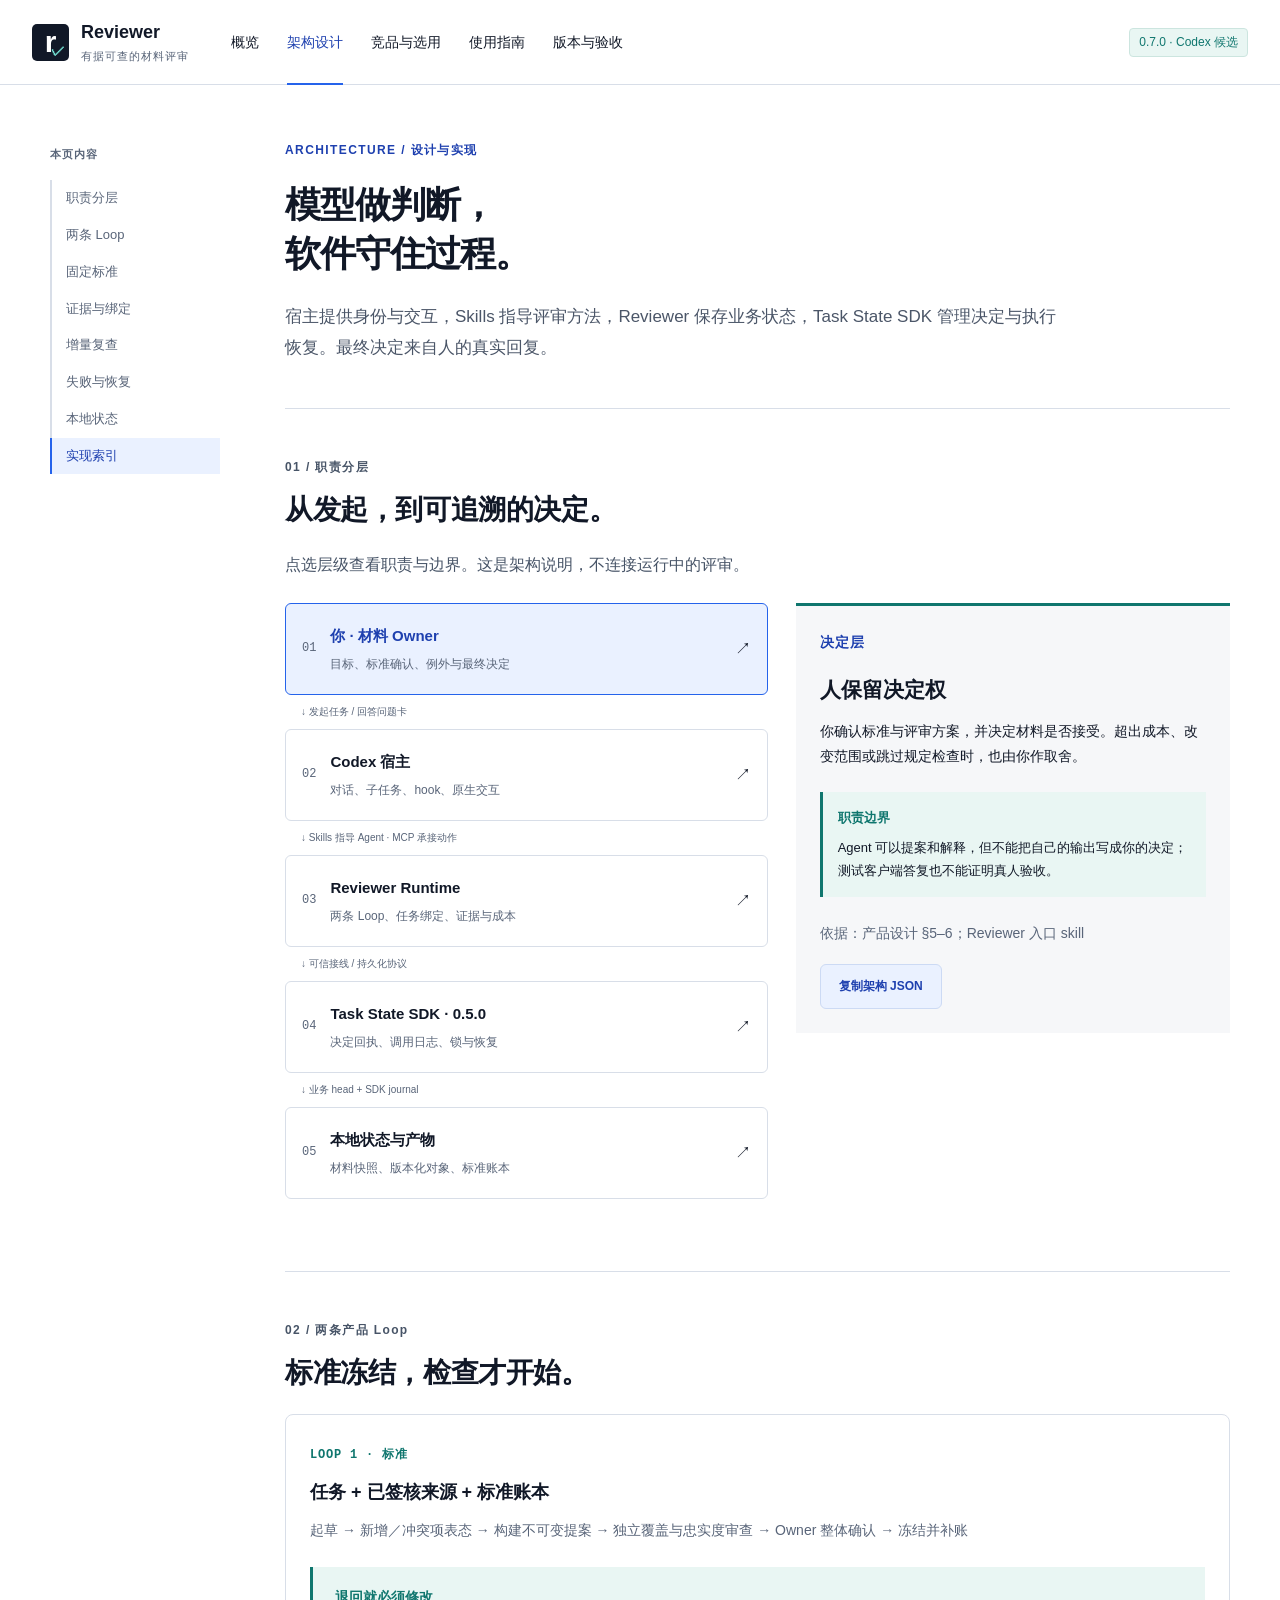
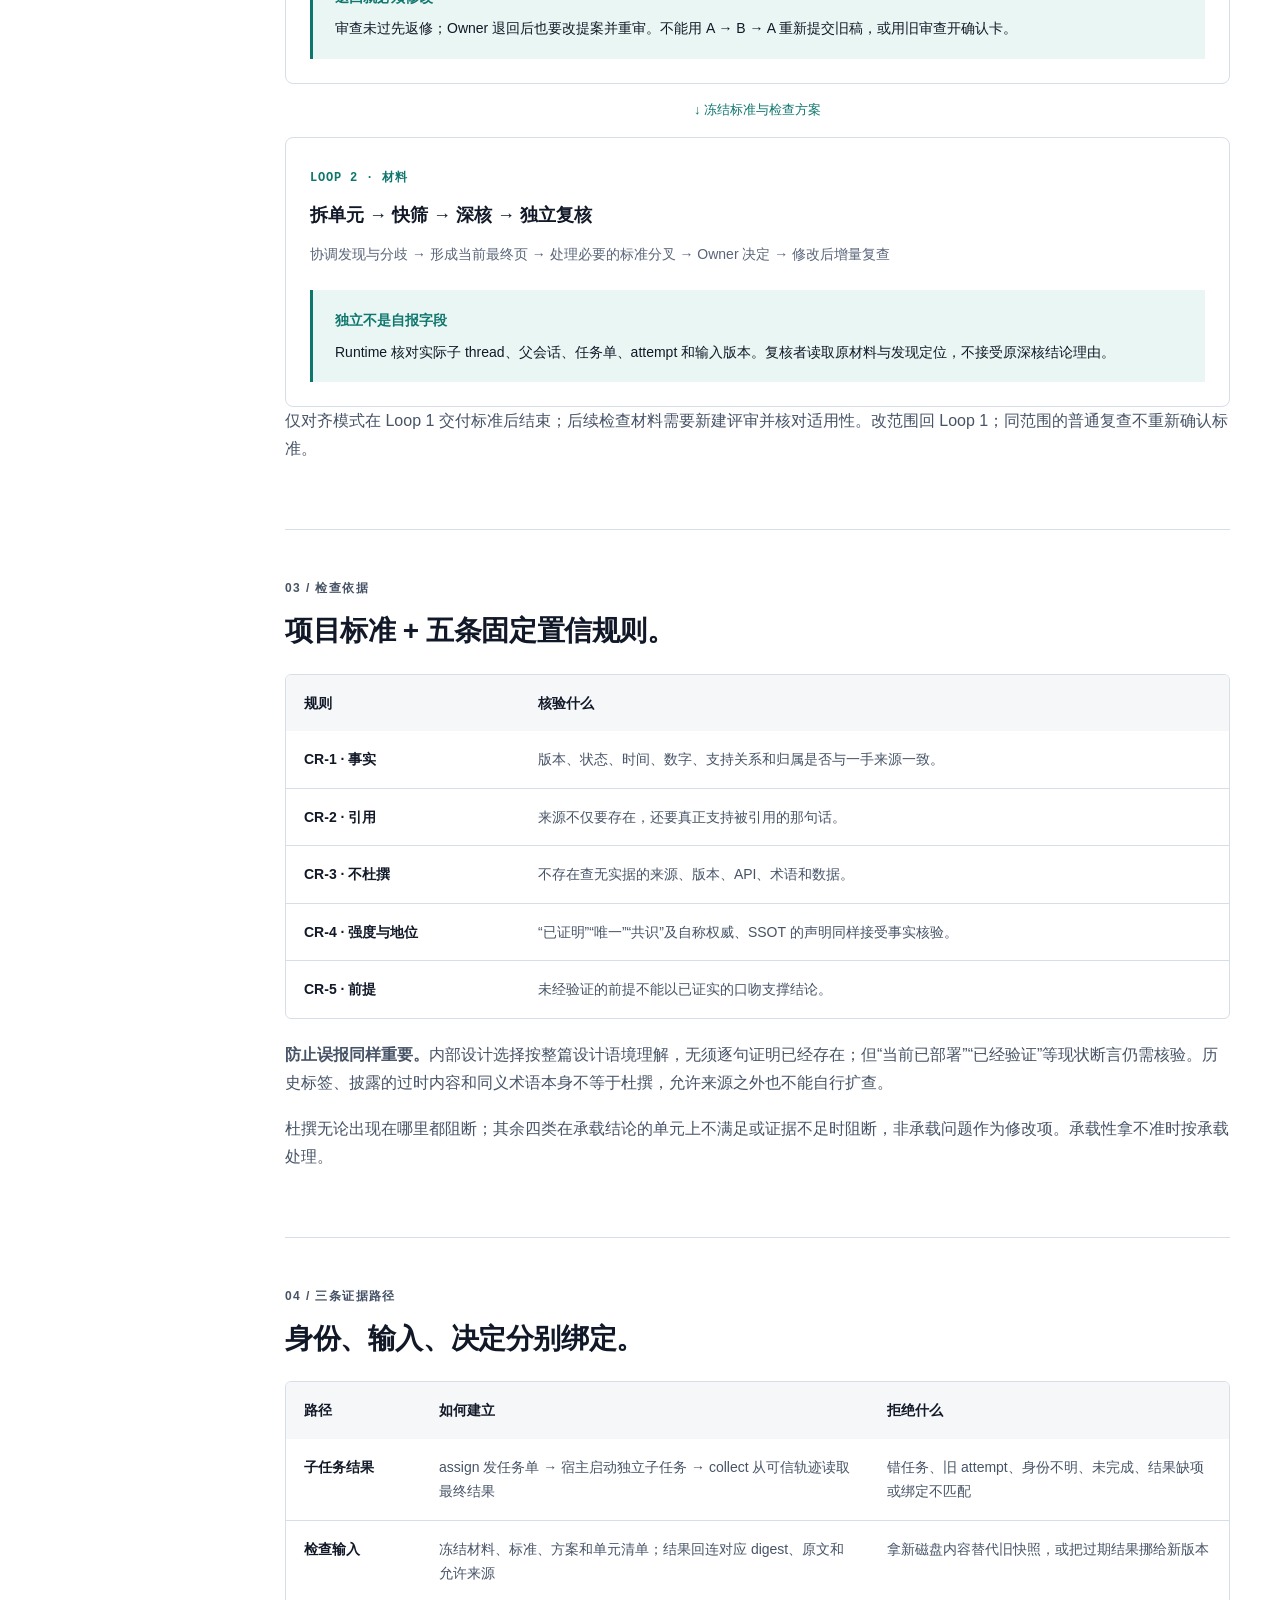
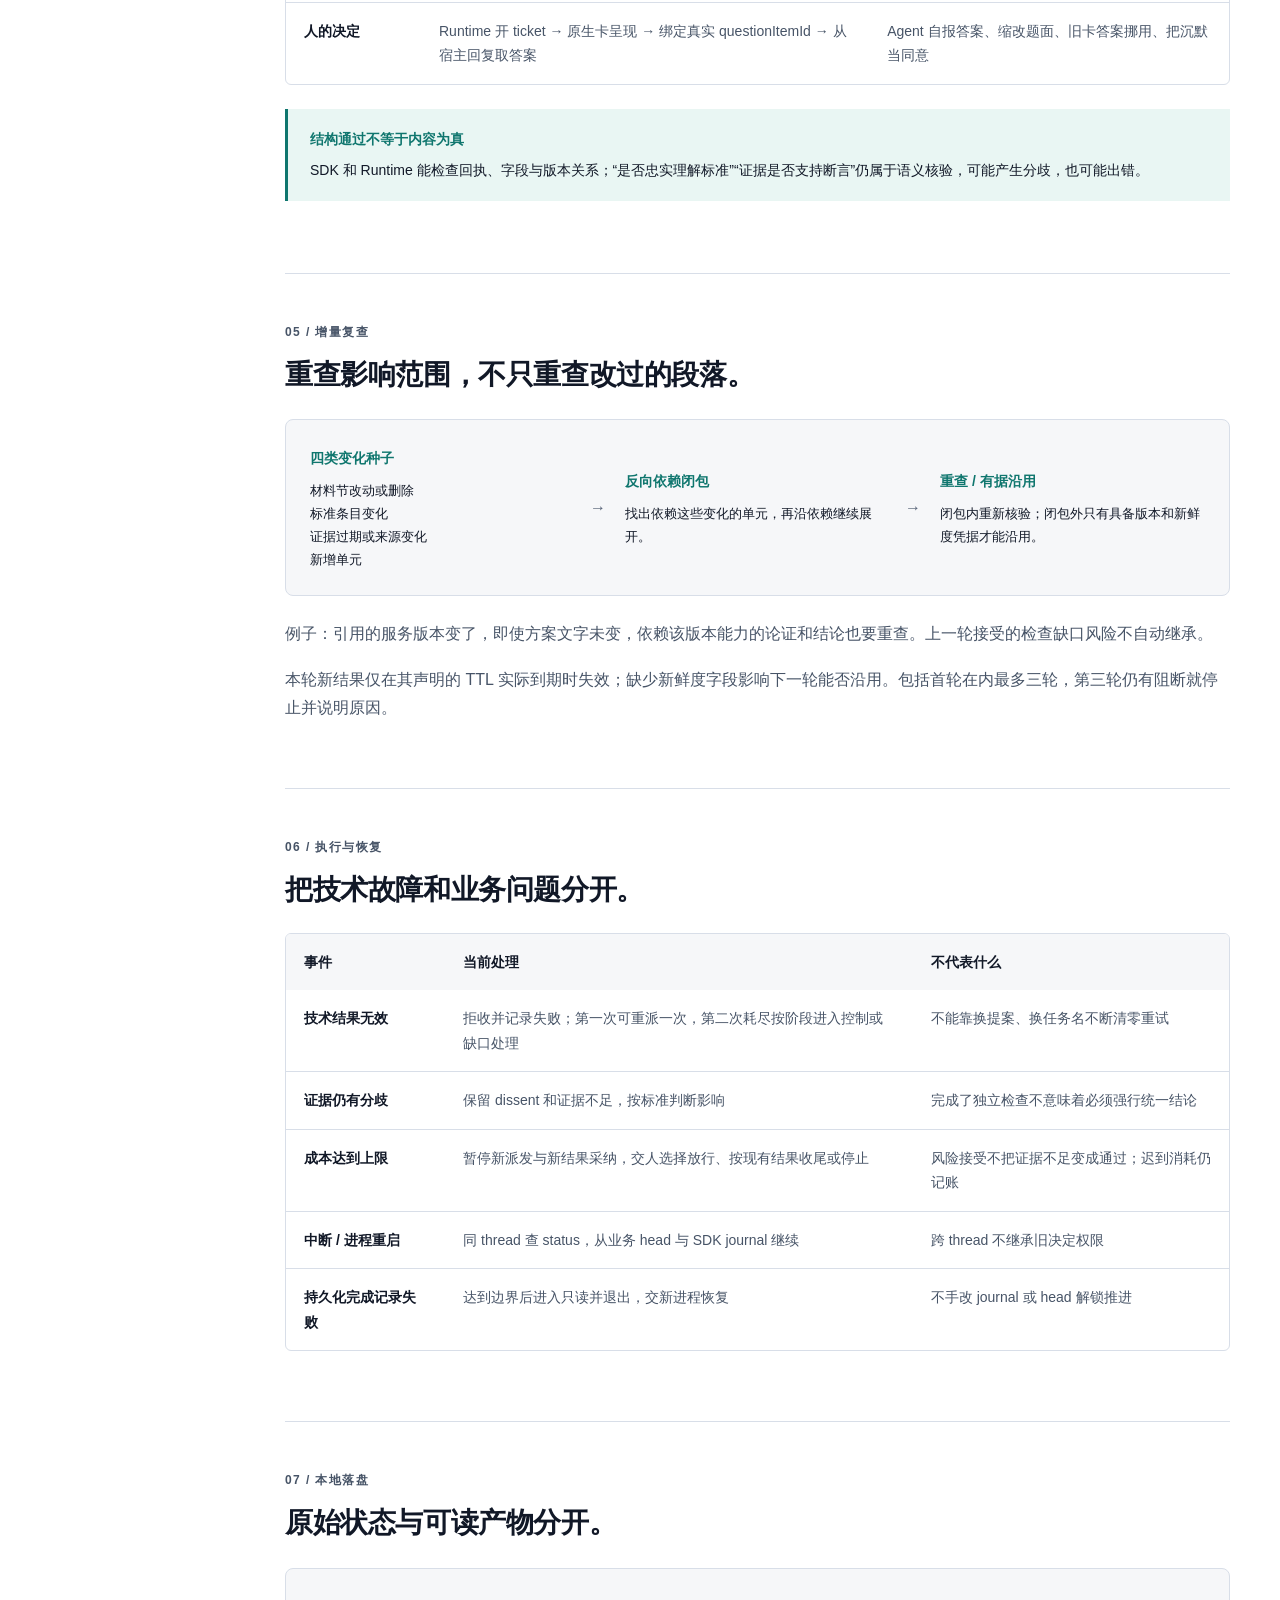
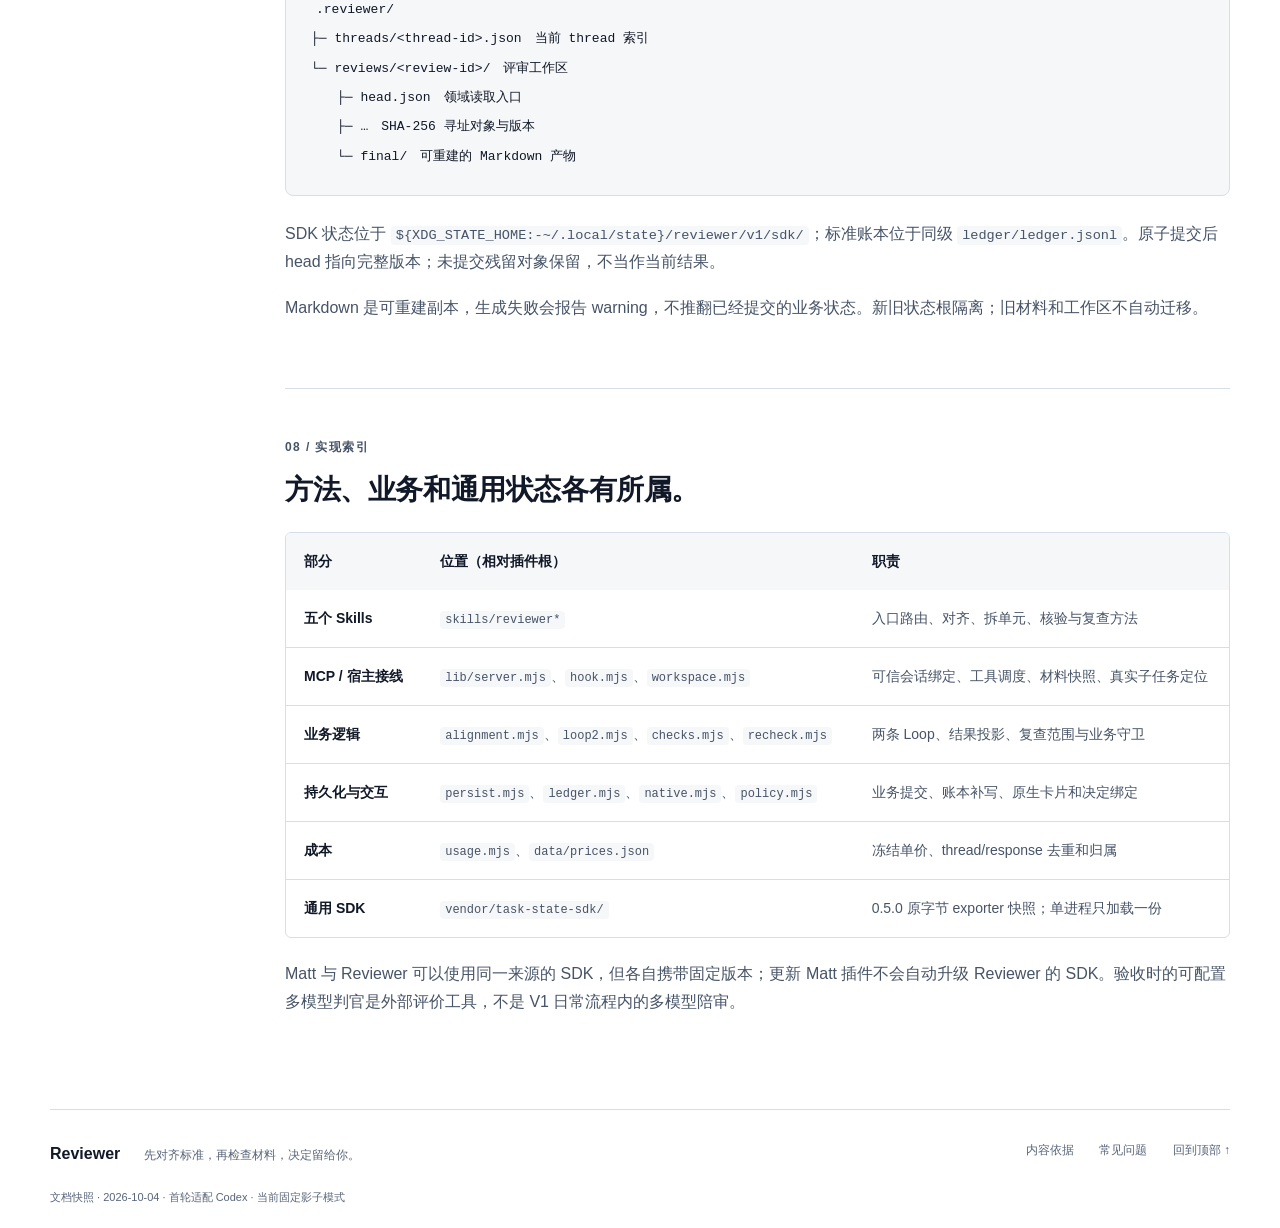
==== public/architecture.html @ 0b546e29 "Publish Reviewer product guide for GitHub Pages" ====
<!doctype html>
<html lang="zh-CN">
<head>
<meta charset="utf-8">
<meta name="viewport" content="width=device-width, initial-scale=1">
<meta name="description" content="Reviewer 的两条 Loop、Host/Skills/Runtime/SDK 分层、可信绑定、增量复查和恢复边界。">
<meta name="theme-color" content="#ffffff">
<title>架构设计 · Reviewer</title>
<link rel="icon" href="favicon.svg" type="image/svg+xml">
<link rel="stylesheet" href="styles.css">
<script src="site.js" defer>
</script>
</head>
<body>
<a class="skip" href="#main">跳到主要内容</a>
<header class="header">
<div class="header-inner">
<a class="brand" href="index.html" aria-label="Reviewer 首页">
<span class="brand-mark" aria-hidden="true">r<span>✓</span>
</span>
<span>Reviewer<small>有据可查的材料评审</small>
</span>
</a>
<nav aria-label="主导航">
<a href="index.html">概览</a>
<a href="architecture.html" aria-current="page">架构设计</a>
<a href="comparison.html">竞品与选用</a>
<a href="guide.html">使用指南</a>
<a href="release.html">版本与验收</a>
</nav>
<a class="edition" href="release.html#current">0.7.0 · Codex 候选</a>
</div>
</header>
<main id="main">
<div class="doc-layout wrap">
<aside class="toc" aria-label="本页目录">
<p>本页内容</p>
<a href="#map">职责分层</a>
<a href="#loops">两条 Loop</a>
<a href="#criteria">固定标准</a>
<a href="#evidence">证据与绑定</a>
<a href="#recheck">增量复查</a>
<a href="#recovery">失败与恢复</a>
<a href="#storage">本地状态</a>
<a href="#modules">实现索引</a>
</aside>
<div class="doc-body">
<div class="doc-hero">
<p class="eyebrow">ARCHITECTURE / 设计与实现</p>
<h1>模型做判断，<br>软件守住过程。</h1>
<p class="lead">宿主提供身份与交互，Skills 指导评审方法，Reviewer 保存业务状态，Task State SDK 管理决定与执行恢复。最终决定来自人的真实回复。</p>
</div>
<section id="map" class="doc-section">
<p class="eyebrow">01 / 职责分层</p>
<h2>从发起，到可追溯的决定。</h2>
<p>点选层级查看职责与边界。这是架构说明，不连接运行中的评审。</p>
<div class="architecture-map">
<div class="layer-stack" role="group" aria-label="架构层级">
<button type="button" class="layer active" data-layer="owner" aria-pressed="true">
<span class="layer-num">01</span>
<span>
<strong>你 · 材料 Owner</strong>
<small>目标、标准确认、例外与最终决定</small>
</span>
<span aria-hidden="true">↗</span>
</button>
<div class="connector">↓ 发起任务 / 回答问题卡</div>
<button type="button" class="layer" data-layer="host" aria-pressed="false">
<span class="layer-num">02</span>
<span>
<strong>Codex 宿主</strong>
<small>对话、子任务、hook、原生交互</small>
</span>
<span aria-hidden="true">↗</span>
</button>
<div class="connector">↓ Skills 指导 Agent · MCP 承接动作</div>
<button type="button" class="layer" data-layer="runtime" aria-pressed="false">
<span class="layer-num">03</span>
<span>
<strong>Reviewer Runtime</strong>
<small>两条 Loop、任务绑定、证据与成本</small>
</span>
<span aria-hidden="true">↗</span>
</button>
<div class="connector">↓ 可信接线 / 持久化协议</div>
<button type="button" class="layer" data-layer="sdk" aria-pressed="false">
<span class="layer-num">04</span>
<span>
<strong>Task State SDK · 0.5.0</strong>
<small>决定回执、调用日志、锁与恢复</small>
</span>
<span aria-hidden="true">↗</span>
</button>
<div class="connector">↓ 业务 head + SDK journal</div>
<button type="button" class="layer" data-layer="storage" aria-pressed="false">
<span class="layer-num">05</span>
<span>
<strong>本地状态与产物</strong>
<small>材料快照、版本化对象、标准账本</small>
</span>
<span aria-hidden="true">↗</span>
</button>
</div>
<div class="layer-detail" aria-live="polite">
<p class="eyebrow" id="layer-kicker">决定层</p>
<h3 id="layer-title">人保留决定权</h3>
<p id="layer-description">你确认标准与评审方案，并决定材料是否接受。超出成本、改变范围或跳过规定检查时，也由你作取舍。</p>
<div class="callout">
<strong>职责边界</strong>
<p id="layer-boundary">Agent 可以提案和解释，但不能把自己的输出写成你的决定；测试客户端答复也不能证明真人验收。</p>
</div>
<p class="fine" id="layer-source">依据：产品设计 §5–6；Reviewer 入口 skill</p>
<button class="button secondary" id="copy-architecture">复制架构 JSON</button>
</div>
</div>
<noscript>
<p>完整职责：Owner 作决定；Codex 提供交互与身份；Reviewer 执行业务守卫；SDK 记录回执与恢复；本地存储保留快照与产物。启用 JavaScript 可查看逐层说明。</p>
</noscript>
</section>
<section id="loops" class="doc-section">
<p class="eyebrow">02 / 两条产品 Loop</p>
<h2>标准冻结，检查才开始。</h2>
<div class="flow">
<article>
<span class="loop-label">LOOP 1 · 标准</span>
<h3>任务 + 已签核来源 + 标准账本</h3>
<p>起草 → 新增／冲突项表态 → 构建不可变提案 → 独立覆盖与忠实度审查 → Owner 整体确认 → 冻结并补账</p>
<div class="callout">
<strong>退回就必须修改</strong>
<p>审查未过先返修；Owner 退回后也要改提案并重审。不能用 A → B → A 重新提交旧稿，或用旧审查开确认卡。</p>
</div>
</article>
<div class="flow-arrow">↓ 冻结标准与检查方案</div>
<article>
<span class="loop-label">LOOP 2 · 材料</span>
<h3>拆单元 → 快筛 → 深核 → 独立复核</h3>
<p>协调发现与分歧 → 形成当前最终页 → 处理必要的标准分叉 → Owner 决定 → 修改后增量复查</p>
<div class="callout">
<strong>独立不是自报字段</strong>
<p>Runtime 核对实际子 thread、父会话、任务单、attempt 和输入版本。复核者读取原材料与发现定位，不接受原深核结论理由。</p>
</div>
</article>
</div>
<p>仅对齐模式在 Loop 1 交付标准后结束；后续检查材料需要新建评审并核对适用性。改范围回 Loop 1；同范围的普通复查不重新确认标准。</p>
</section>
<section id="criteria" class="doc-section">
<p class="eyebrow">03 / 检查依据</p>
<h2>项目标准 + 五条固定置信规则。</h2>
<div class="table-scroll" role="region" tabindex="0" aria-label="五条固定置信规则">
<table>
<thead>
<tr>
<th scope="col">规则</th>
<th scope="col">核验什么</th>
</tr>
</thead>
<tbody>
<tr>
<th scope="row">CR-1 · 事实</th>
<td>版本、状态、时间、数字、支持关系和归属是否与一手来源一致。</td>
</tr>
<tr>
<th scope="row">CR-2 · 引用</th>
<td>来源不仅要存在，还要真正支持被引用的那句话。</td>
</tr>
<tr>
<th scope="row">CR-3 · 不杜撰</th>
<td>不存在查无实据的来源、版本、API、术语和数据。</td>
</tr>
<tr>
<th scope="row">CR-4 · 强度与地位</th>
<td>“已证明”“唯一”“共识”及自称权威、SSOT 的声明同样接受事实核验。</td>
</tr>
<tr>
<th scope="row">CR-5 · 前提</th>
<td>未经验证的前提不能以已证实的口吻支撑结论。</td>
</tr>
</tbody>
</table>
</div>
<p>
<strong>防止误报同样重要。</strong>内部设计选择按整篇设计语境理解，无须逐句证明已经存在；但“当前已部署”“已经验证”等现状断言仍需核验。历史标签、披露的过时内容和同义术语本身不等于杜撰，允许来源之外也不能自行扩查。</p>
<p>杜撰无论出现在哪里都阻断；其余四类在承载结论的单元上不满足或证据不足时阻断，非承载问题作为修改项。承载性拿不准时按承载处理。</p>
</section>
<section id="evidence" class="doc-section">
<p class="eyebrow">04 / 三条证据路径</p>
<h2>身份、输入、决定分别绑定。</h2>
<div class="table-scroll" role="region" tabindex="0" aria-label="三类绑定路径">
<table>
<thead>
<tr>
<th scope="col">路径</th>
<th scope="col">如何建立</th>
<th scope="col">拒绝什么</th>
</tr>
</thead>
<tbody>
<tr>
<th scope="row">子任务结果</th>
<td>assign 发任务单 → 宿主启动独立子任务 → collect 从可信轨迹读取最终结果</td>
<td>错任务、旧 attempt、身份不明、未完成、结果缺项或绑定不匹配</td>
</tr>
<tr>
<th scope="row">检查输入</th>
<td>冻结材料、标准、方案和单元清单；结果回连对应 digest、原文和允许来源</td>
<td>拿新磁盘内容替代旧快照，或把过期结果挪给新版本</td>
</tr>
<tr>
<th scope="row">人的决定</th>
<td>Runtime 开 ticket → 原生卡呈现 → 绑定真实 questionItemId → 从宿主回复取答案</td>
<td>Agent 自报答案、缩改题面、旧卡答案挪用、把沉默当同意</td>
</tr>
</tbody>
</table>
</div>
<div class="callout">
<strong>结构通过不等于内容为真</strong>
<p>SDK 和 Runtime 能检查回执、字段与版本关系；“是否忠实理解标准”“证据是否支持断言”仍属于语义核验，可能产生分歧，也可能出错。</p>
</div>
</section>
<section id="recheck" class="doc-section">
<p class="eyebrow">05 / 增量复查</p>
<h2>重查影响范围，不只重查改过的段落。</h2>
<div class="recheck-diagram">
<div>
<strong>四类变化种子</strong>
<p>材料节改动或删除<br>标准条目变化<br>证据过期或来源变化<br>新增单元</p>
</div>
<span aria-hidden="true">→</span>
<div>
<strong>反向依赖闭包</strong>
<p>找出依赖这些变化的单元，再沿依赖继续展开。</p>
</div>
<span aria-hidden="true">→</span>
<div>
<strong>重查 / 有据沿用</strong>
<p>闭包内重新核验；闭包外只有具备版本和新鲜度凭据才能沿用。</p>
</div>
</div>
<p>例子：引用的服务版本变了，即使方案文字未变，依赖该版本能力的论证和结论也要重查。上一轮接受的检查缺口风险不自动继承。</p>
<p>本轮新结果仅在其声明的 TTL 实际到期时失效；缺少新鲜度字段影响下一轮能否沿用。包括首轮在内最多三轮，第三轮仍有阻断就停止并说明原因。</p>
</section>
<section id="recovery" class="doc-section">
<p class="eyebrow">06 / 执行与恢复</p>
<h2>把技术故障和业务问题分开。</h2>
<div class="table-scroll" role="region" tabindex="0" aria-label="失败及恢复边界">
<table>
<thead>
<tr>
<th scope="col">事件</th>
<th scope="col">当前处理</th>
<th scope="col">不代表什么</th>
</tr>
</thead>
<tbody>
<tr>
<th scope="row">技术结果无效</th>
<td>拒收并记录失败；第一次可重派一次，第二次耗尽按阶段进入控制或缺口处理</td>
<td>不能靠换提案、换任务名不断清零重试</td>
</tr>
<tr>
<th scope="row">证据仍有分歧</th>
<td>保留 dissent 和证据不足，按标准判断影响</td>
<td>完成了独立检查不意味着必须强行统一结论</td>
</tr>
<tr>
<th scope="row">成本达到上限</th>
<td>暂停新派发与新结果采纳，交人选择放行、按现有结果收尾或停止</td>
<td>风险接受不把证据不足变成通过；迟到消耗仍记账</td>
</tr>
<tr>
<th scope="row">中断 / 进程重启</th>
<td>同 thread 查 status，从业务 head 与 SDK journal 继续</td>
<td>跨 thread 不继承旧决定权限</td>
</tr>
<tr>
<th scope="row">持久化完成记录失败</th>
<td>达到边界后进入只读并退出，交新进程恢复</td>
<td>不手改 journal 或 head 解锁推进</td>
</tr>
</tbody>
</table>
</div>
</section>
<section id="storage" class="doc-section">
<p class="eyebrow">07 / 本地落盘</p>
<h2>原始状态与可读产物分开。</h2>
<div class="file-tree">
<code>.reviewer/<br>├─ threads/&lt;thread-id&gt;.json　当前 thread 索引<br>└─ reviews/&lt;review-id&gt;/　评审工作区<br>　　├─ head.json　领域读取入口<br>　　├─ …　SHA-256 寻址对象与版本<br>　　└─ final/　可重建的 Markdown 产物</code>
</div>
<p>SDK 状态位于 <code>${XDG_STATE_HOME:-~/.local/state}/reviewer/v1/sdk/</code>；标准账本位于同级 <code>ledger/ledger.jsonl</code>。原子提交后 head 指向完整版本；未提交残留对象保留，不当作当前结果。</p>
<p>Markdown 是可重建副本，生成失败会报告 warning，不推翻已经提交的业务状态。新旧状态根隔离；旧材料和工作区不自动迁移。</p>
</section>
<section id="modules" class="doc-section">
<p class="eyebrow">08 / 实现索引</p>
<h2>方法、业务和通用状态各有所属。</h2>
<div class="table-scroll" role="region" tabindex="0" aria-label="工程模块职责">
<table>
<thead>
<tr>
<th scope="col">部分</th>
<th scope="col">位置（相对插件根）</th>
<th scope="col">职责</th>
</tr>
</thead>
<tbody>
<tr>
<th scope="row">五个 Skills</th>
<td>
<code>skills/reviewer*</code>
</td>
<td>入口路由、对齐、拆单元、核验与复查方法</td>
</tr>
<tr>
<th scope="row">MCP / 宿主接线</th>
<td>
<code>lib/server.mjs</code>、<code>hook.mjs</code>、<code>workspace.mjs</code>
</td>
<td>可信会话绑定、工具调度、材料快照、真实子任务定位</td>
</tr>
<tr>
<th scope="row">业务逻辑</th>
<td>
<code>alignment.mjs</code>、<code>loop2.mjs</code>、<code>checks.mjs</code>、<code>recheck.mjs</code>
</td>
<td>两条 Loop、结果投影、复查范围与业务守卫</td>
</tr>
<tr>
<th scope="row">持久化与交互</th>
<td>
<code>persist.mjs</code>、<code>ledger.mjs</code>、<code>native.mjs</code>、<code>policy.mjs</code>
</td>
<td>业务提交、账本补写、原生卡片和决定绑定</td>
</tr>
<tr>
<th scope="row">成本</th>
<td>
<code>usage.mjs</code>、<code>data/prices.json</code>
</td>
<td>冻结单价、thread/response 去重和归属</td>
</tr>
<tr>
<th scope="row">通用 SDK</th>
<td>
<code>vendor/task-state-sdk/</code>
</td>
<td>0.5.0 原字节 exporter 快照；单进程只加载一份</td>
</tr>
</tbody>
</table>
</div>
<p>Matt 与 Reviewer 可以使用同一来源的 SDK，但各自携带固定版本；更新 Matt 插件不会自动升级 Reviewer 的 SDK。验收时的可配置多模型判官是外部评价工具，不是 V1 日常流程内的多模型陪审。</p>
</section>
</div>
</div>
</main>
<footer class="footer wrap">
<div>
<strong>Reviewer</strong>
<span>先对齐标准，再检查材料，决定留给你。</span>
</div>
<div>
<a href="release.html#sources">内容依据</a>
<a href="guide.html#faq">常见问题</a>
<a href="#main">回到顶部 ↑</a>
</div>
<p>文档快照 · 2026-10-04 · 首轮适配 Codex · 当前固定影子模式</p>
</footer>
<div id="notice" class="notice" role="status" aria-live="polite">
</div>
</body>
</html>
---- public/styles.css ----
:root {
  --canvas:#f6f7f9;
  --surface:#fff;
  --ink:#111827;
  --muted:#596579;
  --border:#d8dee8;
  --blue:#2563eb;
  --blue-dark:#1e40af;
  --blue-soft:#eaf1ff;
  --teal:#0f766e;
  --teal-soft:#e9f6f3;
  --warning:#975000;
  --radius:8px;
  --mono:ui-monospace,SFMono-Regular,Consolas,monospace
}
* {
  box-sizing:border-box
}
html {
  scroll-behavior:smooth;
  scroll-padding-top:120px
}
body {
  margin:0;
  color:var(--ink);
  background:var(--surface);
  font-family:Inter,-apple-system,BlinkMacSystemFont,"Segoe UI","PingFang SC","Microsoft YaHei",sans-serif;
  font-size:16px;
  line-height:1.75;
  -webkit-font-smoothing:antialiased
}
a {
  color:var(--blue-dark);
  text-decoration:none
}
a:hover {
  text-decoration:underline;
  text-underline-offset:5px
}
button {
  font:inherit;
  cursor:pointer
}
button,a {
  -webkit-tap-highlight-color:transparent
}
:focus-visible {
  outline:3px solid var(--blue);
  outline-offset:4px
}
button:disabled {
  cursor:default
}
h1,h2,h3,p {
  margin-top:0
}
h1 {
  font-size:40px;
  line-height:1.35;
  letter-spacing:-1px;
  font-weight:720;
  margin-bottom:24px
}
h2 {
  font-size:28px;
  line-height:1.45;
  letter-spacing:-.4px;
  margin-bottom:20px
}
h3 {
  font-size:18px;
  line-height:1.55;
  margin-bottom:12px
}
p {
  margin-bottom:18px
}
ul,ol {
  padding-left:24px
}
li {
  margin-bottom:9px
}
code {
  font-family:var(--mono);
  font-size:.85em;
  overflow-wrap:anywhere;
  background:var(--canvas);
  padding:2px 5px;
  border-radius:4px
}
pre {
  white-space:pre-wrap;
  overflow-wrap:anywhere;
  margin:0
}
pre code {
  font-size:inherit;
  padding:0;
  background:transparent;
  border-radius:0
}
.wrap {
  width:calc(100% - 64px);
  max-width:1180px;
  margin-inline:auto
}
.header {
  position:sticky;
  top:0;
  background:#fffffffa;
  z-index:20;
  border-bottom:1px solid var(--border)
}
.header-inner {
  max-width:1380px;
  margin:auto;
  padding:18px 32px;
  display:flex;
  align-items:center;
  gap:42px;
  min-height:84px
}
.brand {
  display:flex;
  align-items:center;
  gap:12px;
  color:var(--ink);
  font-size:18px;
  font-weight:700;
  white-space:nowrap;
  line-height:1.3
}
.brand:hover {
  text-decoration:none
}
.brand small {
  display:block;
  font-size:11px;
  font-weight:500;
  color:var(--muted);
  margin-top:4px;
  letter-spacing:1px
}
.brand-mark {
  width:37px;
  height:37px;
  display:flex;
  align-items:center;
  justify-content:center;
  background:var(--ink);
  color:#fff;
  border-radius:5px;
  font-size:30px;
  position:relative;
  line-height:1
}
.brand-mark span {
  font-size:14px;
  position:absolute;
  right:4px;
  bottom:4px;
  color:#72ded0
}
.header nav {
  display:flex;
  align-items:center;
  gap:28px;
  flex:1
}
.header nav a {
  font-size:14px;
  color:var(--ink);
  white-space:nowrap;
  position:relative;
  padding:8px 0
}
.header nav a[aria-current] {
  color:var(--blue-dark)
}
.header nav a[aria-current]:after {
  content:"";
  height:2px;
  background:var(--blue);
  position:absolute;
  bottom:-23px;
  left:0;
  right:0
}
.edition {
  color:var(--teal);
  background:var(--teal-soft);
  font-size:12px;
  border:1px solid #cce5df;
  padding:3px 9px;
  border-radius:4px;
  white-space:nowrap
}
.skip {
  position:fixed;
  left:16px;
  top:-100px;
  z-index:99;
  background:var(--ink);
  color:white;
  padding:10px
}
.skip:focus {
  top:8px
}
.hero {
  display:grid;
  grid-template-columns:1fr 1fr;
  gap:76px;
  align-items:center;
  padding:70px 0 68px
}
.eyebrow {
  font-size:12px;
  letter-spacing:1.4px;
  font-weight:650;
  color:var(--blue-dark);
  margin-bottom:20px
}
.rule {
  display:inline-block;
  width:22px;
  height:2px;
  background:var(--blue);
  vertical-align:middle;
  margin-right:10px
}
.lead {
  font-size:18px;
  line-height:1.8;
  color:#4b5668;
  max-width:780px
}
.actions {
  display:flex;
  align-items:center;
  flex-wrap:wrap;
  gap:24px;
  margin:28px 0 22px
}
.button {
  display:inline-flex;
  align-items:center;
  justify-content:center;
  gap:18px;
  padding:11px 18px;
  border-radius:6px;
  font-size:14px;
  font-weight:650;
  border:1px solid transparent;
  text-decoration:none!important;
  min-height:44px
}
.primary {
  color:#fff;
  background:var(--blue)
}
.primary:hover {
  background:var(--blue-dark)
}
.secondary {
  color:var(--blue-dark);
  background:var(--blue-soft);
  border-color:#ccdaf4
}
.secondary:hover {
  background:#dce7fe
}
.text-link {
  font-size:14px;
  font-weight:650
}
.fine {
  font-size:13px;
  color:var(--muted);
  line-height:1.8
}
.report-preview {
  border:1px solid var(--border);
  border-radius:var(--radius);
  overflow:hidden
}
.report-top,.report-bottom {
  background:var(--canvas);
  padding:16px 22px;
  font-size:12px;
  color:var(--muted)
}
.report-top {
  display:flex;
  justify-content:space-between;
  align-items:center;
  border-bottom:1px solid var(--border)
}
.mono {
  font-family:var(--mono);
  font-size:12px;
  letter-spacing:.5px;
  color:var(--blue-dark)
}
.tag {
  font-size:11px;
  color:var(--muted);
  background:#fff;
  border:1px solid var(--border);
  padding:0 7px;
  border-radius:3px
}
.report-body {
  padding:25px 28px
}
.report-label {
  font-size:12px;
  color:var(--teal);
  margin-bottom:10px;
  font-weight:650
}
.report-body h2 {
  font-size:25px;
  line-height:1.45;
  margin-bottom:18px
}
.quote {
  font-size:14px;
  border-left:3px solid var(--border);
  padding-left:12px;
  color:var(--muted)
}
.evidence-chain {
  font-size:13px;
  margin:18px 0
}
.evidence-chain div {
  display:grid;
  grid-template-columns:40px 1fr;
  gap:12px;
  margin-bottom:10px
}
.evidence-chain dt {
  color:var(--muted)
}
.evidence-chain dd {
  margin:0
}
.report-outcome {
  border-top:1px solid var(--border);
  padding-top:16px;
  display:flex;
  gap:12px;
  align-items:center;
  flex-wrap:wrap;
  font-size:12px
}
.badge {
  display:inline-block;
  font-size:12px;
  font-weight:650;
  border-radius:4px;
  padding:3px 8px
}
.warning {
  background:#fff1d8;
  color:var(--warning)
}
.good {
  background:var(--teal-soft);
  color:var(--teal)
}
.report-bottom {
  border-top:1px solid var(--border)
}
.principles {
  border-top:1px solid var(--border);
  border-bottom:1px solid var(--border);
  background:var(--canvas)
}
.principles .wrap {
  display:flex;
  justify-content:space-between;
  gap:16px;
  padding-block:21px;
  font-size:14px
}
.principles b {
  font-family:var(--mono);
  color:var(--teal);
  margin-right:13px;
  font-size:12px
}
.section {
  padding-block:64px
}
.section-head {
  display:flex;
  justify-content:space-between;
  gap:40px;
  align-items:flex-end;
  margin-bottom:30px
}
.section-head .eyebrow {
  margin-bottom:10px
}
.section-head h2 {
  margin-bottom:0
}
.section-head>p {
  max-width:420px;
  color:var(--muted);
  font-size:14px;
  margin:0
}
.section-head>a {
  font-size:14px;
  white-space:nowrap
}
.scenario-grid {
  display:grid;
  grid-template-columns:repeat(4,1fr);
  gap:22px
}
.scenario-grid a {
  border:1px solid var(--border);
  padding:24px 20px;
  border-radius:8px;
  color:var(--ink);
  text-decoration:none;
  transition:border-color .15s,background .15s
}
.scenario-grid a:hover {
  border-color:#8daade;
  background:#f8faff
}
.scenario-grid h3 {
  font-size:17px;
  margin:22px 0 12px
}
.scenario-grid p {
  font-size:14px;
  color:var(--muted)
}
.scenario-grid small {
  font-size:11px;
  display:block;
  border-top:1px solid var(--border);
  padding-top:15px;
  color:var(--muted)
}
.band {
  background:var(--canvas);
  border-block:1px solid #e7ebf1
}
.loops {
  display:grid;
  grid-template-columns:1fr 1fr;
  gap:50px
}
.loops article+article {
  border-left:1px solid var(--border);
  padding-left:50px
}
.loop-label {
  font-family:var(--mono);
  font-weight:600;
  color:var(--teal);
  font-size:12px;
  letter-spacing:.8px
}
.loops h3 {
  font-size:23px;
  margin:12px 0
}
.loops p {
  font-size:15px;
  color:var(--muted)
}
.loops ol {
  display:flex;
  gap:25px;
  padding-left:20px;
  font-size:13px
}
.loop-result {
  font-size:13px;
  color:var(--teal);
  padding-top:15px;
  border-top:1px solid var(--border);
  margin:16px 0
}
.deliverables {
  display:grid;
  grid-template-columns:repeat(3,1fr);
  gap:44px
}
.deliverables p {
  font-size:15px;
  color:var(--muted)
}
.index-no {
  font-family:var(--mono);
  font-size:13px;
  color:var(--teal);
  display:block;
  margin-bottom:14px
}
.table-scroll {
  overflow:auto;
  max-width:100%;
  margin:22px 0;
  border:1px solid var(--border);
  border-radius:6px
}
table {
  border-collapse:collapse;
  width:100%;
  font-size:14px;
  line-height:1.75;
  min-width:560px;
  text-align:left
}
thead {
  background:var(--canvas)
}
th,td {
  padding:16px 18px;
  border-bottom:1px solid var(--border);
  vertical-align:top
}
th {
  font-weight:600
}
tbody th {
  min-width:135px
}
tr:last-child td,tr:last-child th {
  border-bottom:0
}
td {
  color:#475467
}
td code {
  font-size:12px
}
.split {
  display:grid;
  grid-template-columns:1fr 1fr;
  gap:90px
}
.split p {
  color:var(--muted);
  font-size:15px
}
.check-list {
  list-style:none;
  padding:0;
  font-size:15px
}
.check-list li:before {
  content:"✓";
  color:var(--teal);
  margin-right:12px
}
.next-links {
  display:grid;
  grid-template-columns:1fr 1fr;
  gap:60px
}
.next-links a {
  color:var(--ink);
  text-decoration:none;
  padding:24px 0;
  border-top:2px solid var(--border)
}
.next-links a:hover {
  border-color:var(--blue)
}
.next-links h2 {
  font-size:24px
}
.next-links p:last-child {
  color:var(--muted);
  font-size:14px
}
.footer {
  border-top:1px solid var(--border);
  padding-block:30px;
  color:var(--muted);
  font-size:12px;
  display:flex;
  flex-wrap:wrap;
  justify-content:space-between;
  gap:20px
}
.footer strong {
  color:var(--ink);
  font-size:16px;
  margin-right:20px
}
.footer a {
  color:var(--muted);
  margin-left:22px
}
.footer>p {
  width:100%;
  font-size:11px;
  margin:0
}
.doc-layout {
  display:grid;
  grid-template-columns:170px minmax(0,1fr);
  gap:65px;
  padding-top:55px
}
.toc {
  position:sticky;
  top:126px;
  align-self:start;
  padding-top:5px;
  max-height:calc(100vh - 150px);
  overflow:auto
}
.toc>p {
  font-size:11px;
  font-weight:600;
  color:var(--muted);
  letter-spacing:1px;
  margin-bottom:16px
}
.toc a {
  display:block;
  padding:7px 14px;
  border-left:2px solid var(--border);
  font-size:13px;
  color:var(--muted)
}
.toc a:hover {
  color:var(--blue-dark)
}
.toc a.active {
  border-left-color:var(--blue);
  background:var(--blue-soft);
  color:var(--blue-dark)
}
.doc-body {
  min-width:0
}
.doc-hero {
  padding-bottom:45px;
  border-bottom:1px solid var(--border)
}
.doc-hero h1 {
  font-size:36px
}
.doc-hero .lead {
  font-size:17px;
  margin:0
}
.doc-section {
  padding:48px 0;
  border-bottom:1px solid var(--border);
  scroll-margin-top:0
}
.doc-section:last-child {
  border:0;
  padding-bottom:75px
}
.doc-section>.eyebrow {
  margin-bottom:12px
}
.doc-section>p {
  color:#475467
}
.doc-section>ul {
  color:#475467
}
.callout {
  background:var(--teal-soft);
  border-left:3px solid var(--teal);
  padding:18px 22px;
  margin:24px 0;
  font-size:14px
}
.callout strong {
  color:var(--teal)
}
.callout p {
  margin:7px 0 0
}
.architecture-map {
  display:grid;
  grid-template-columns:1fr .9fr;
  gap:28px;
  margin:24px 0
}
.layer {
  width:100%;
  border:1px solid var(--border);
  background:#fff;
  border-radius:6px;
  display:flex;
  gap:14px;
  align-items:center;
  padding:16px;
  text-align:left;
  color:var(--ink);
  min-height:92px
}
.layer>span:nth-child(2) {
  flex:1
}
.layer strong {
  display:block;
  font-size:15px;
  font-weight:650
}
.layer small {
  display:block;
  font-size:12px;
  color:var(--muted);
  margin-top:4px
}
.layer-num {
  font-family:var(--mono);
  color:var(--muted);
  font-size:12px
}
.layer.active {
  border:1px solid var(--blue);
  background:var(--blue-soft)
}
.layer.active strong {
  color:var(--blue-dark)
}
.layer:hover {
  border-color:var(--blue)
}
.connector {
  font-size:10px;
  line-height:1.6;
  color:var(--muted);
  padding:9px 16px
}
.layer-detail {
  background:var(--canvas);
  padding:24px;
  align-self:start;
  border-top:3px solid var(--teal);
  position:sticky;
  top:120px
}
.layer-detail h3 {
  font-size:21px
}
.layer-detail>p {
  font-size:14px
}
.layer-detail .callout {
  padding:15px;
  font-size:13px
}
.layer-detail .button {
  font-size:12px
}
.flow article {
  padding:24px;
  border:1px solid var(--border);
  border-radius:8px
}
.flow article h3 {
  margin:12px 0
}
.flow article>p {
  color:var(--muted);
  font-size:14px
}
.flow .callout {
  margin-bottom:0
}
.flow-arrow {
  text-align:center;
  padding:15px;
  font-size:13px;
  color:var(--teal)
}
.recheck-diagram {
  background:var(--canvas);
  border:1px solid var(--border);
  border-radius:8px;
  display:grid;
  grid-template-columns:1fr 20px 1fr 20px 1fr;
  align-items:center;
  gap:15px;
  padding:24px;
  margin:24px 0
}
.recheck-diagram strong {
  font-size:14px;
  color:var(--teal)
}
.recheck-diagram p {
  font-size:13px;
  margin:8px 0 0
}
.recheck-diagram>span {
  color:var(--muted)
}
.file-tree {
  padding:25px;
  background:var(--canvas);
  border:1px solid var(--border);
  border-radius:8px;
  margin:24px 0;
  overflow:auto
}
.file-tree code {
  font-size:13px;
  line-height:2.1;
  white-space:nowrap
}
.copy-block {
  position:relative;
  border:1px solid var(--border);
  background:var(--canvas);
  border-radius:8px;
  padding:48px 22px 22px;
  margin:23px 0
}
.copy-block pre {
  font-size:14px;
  line-height:1.9;
  color:#253850
}
.copy {
  position:absolute;
  right:12px;
  top:10px;
  border:1px solid var(--border);
  background:#fff;
  border-radius:4px;
  font-size:12px;
  padding:5px 12px;
  color:var(--muted);
  min-height:32px
}
.copy:hover {
  border-color:var(--blue);
  color:var(--blue-dark)
}
.steps {
  list-style:none;
  counter-reset:step;
  padding:0
}
.steps>li {
  counter-increment:step;
  position:relative;
  padding:6px 0 14px 50px
}
.steps>li:before {
  content:counter(step,decimal-leading-zero);
  position:absolute;
  left:0;
  top:6px;
  width:30px;
  height:30px;
  border-radius:50%;
  border:1px solid #ccdaf4;
  background:var(--blue-soft);
  color:var(--blue-dark);
  font:12px/29px var(--mono);
  text-align:center
}
.steps p {
  font-size:14px;
  margin:6px 0;
  color:var(--muted)
}
.reading-steps {
  display:grid;
  grid-template-columns:repeat(3,1fr);
  gap:20px;
  margin:24px 0
}
.reading-steps article {
  padding-top:15px;
  border-top:2px solid var(--teal)
}
.reading-steps h3 {
  font-size:16px
}
.reading-steps p {
  font-size:14px;
  color:var(--muted)
}
details {
  border-top:1px solid var(--border);
  padding:18px 0
}
details:last-child {
  border-bottom:1px solid var(--border)
}
summary {
  cursor:pointer;
  font-size:15px;
  font-weight:600;
  line-height:1.65;
  padding-right:15px
}
details p {
  font-size:14px;
  color:var(--muted);
  margin:15px 0 2px
}
.release-callout {
  background:var(--canvas);
  border:1px solid var(--border);
  border-radius:8px;
  padding:24px
}
.release-callout h3 {
  font-size:23px;
  margin:18px 0 10px
}
.release-callout p {
  font-size:13px;
  color:var(--muted);
  margin-bottom:8px
}
.release-callout p:last-child {
  margin:18px 0 0
}
.digest {
  display:block;
  word-break:break-all;
  color:var(--blue-dark);
  font-size:13px;
  padding:0
}
.release-list {
  padding-left:20px
}
.release-list li {
  padding-left:10px;
  margin-bottom:22px
}
.release-list p {
  font-size:14px;
  color:var(--muted);
  margin-top:6px
}
.limits li {
  margin:0 0 18px;
  padding-left:5px
}
.notice {
  position:fixed;
  bottom:24px;
  left:50%;
  transform:translateX(-50%);
  max-width:calc(100% - 32px);
  border-radius:6px;
  color:#fff;
  background:var(--ink);
  padding:10px 18px;
  font-size:13px;
  z-index:90;
  box-shadow:0 4px 14px #0002;
  display:none
}
.notice.show {
  display:block
}
@media(min-width:1450px) {
  .hero {
    gap:95px
  }
}
@media(max-width:1050px) {
  .header-inner {
    gap:25px
  }
  .header nav {
    gap:20px
  }
  .edition {
    display:none
  }
  .hero {
    gap:40px
  }
  .scenario-grid {
    grid-template-columns:repeat(2,1fr)
  }
  .doc-layout {
    grid-template-columns:145px minmax(0,1fr);
    gap:30px
  }
  .architecture-map {
    grid-template-columns:1fr
  }
  .layer-detail {
    position:static
  }
  .layer-stack {
    display:grid;
    grid-template-columns:1fr 1fr;
    gap:10px
  }
  .connector {
    display:none
  }
  .layer:last-child {
    grid-column:1/-1
  }
  .loops {
    gap:28px
  }
  .loops article+article {
    padding-left:28px
  }
  .loops ol {
    display:block
  }
  .split {
    gap:40px
  }
  .recheck-diagram {
    grid-template-columns:1fr;
    gap:10px
  }
  .recheck-diagram>span {
    transform:rotate(90deg);
    justify-self:center
  }
  .recheck-diagram p br {
    display:none
  }
}
@media(max-width:760px) {
  html {
    scroll-padding-top:135px
  }
  .wrap {
    width:calc(100% - 36px)
  }
  .header-inner {
    flex-wrap:wrap;
    padding:12px 18px 0;
    gap:10px;
    min-height:104px
  }
  .brand {
    font-size:16px
  }
  .brand-mark {
    width:32px;
    height:32px;
    font-size:26px
  }
  .brand small {
    font-size:10px
  }
  .header nav {
    flex-basis:100%;
    gap:25px;
    overflow-x:auto;
    min-height:42px
  }
  .header nav a {
    font-size:13px;
    padding-bottom:13px
  }
  .header nav a[aria-current]:after {
    bottom:0
  }
  .hero {
    grid-template-columns:1fr;
    padding:40px 0;
    gap:30px
  }
  h1 {
    font-size:34px;
    letter-spacing:-.6px
  }
  .lead {
    font-size:16px
  }
  .eyebrow {
    font-size:11px
  }
  .report-body {
    padding:22px
  }
  .report-body h2 {
    font-size:23px
  }
  .principles .wrap {
    display:grid;
    grid-template-columns:1fr 1fr;
    gap:12px;
    padding-block:17px;
    font-size:12px
  }
  .principles b {
    margin-right:8px
  }
  .section {
    padding-block:40px
  }
  .section-head {
    display:block;
    margin-bottom:24px
  }
  .section-head>p {
    margin-top:15px
  }
  .section-head>a {
    display:block;
    margin-top:14px
  }
  h2 {
    font-size:24px
  }
  .scenario-grid {
    gap:12px
  }
  .scenario-grid a {
    padding:19px 15px
  }
  .scenario-grid h3 {
    font-size:16px
  }
  .scenario-grid p {
    font-size:13px
  }
  .scenario-grid small {
    font-size:10px
  }
  .mono {
    font-size:10px
  }
  .loops {
    grid-template-columns:1fr;
    gap:24px
  }
  .loops article+article {
    border-left:0;
    border-top:1px solid var(--border);
    padding:24px 0 0
  }
  .loops ol {
    display:flex;
    flex-wrap:wrap;
    gap:8px 24px
  }
  .loops h3 {
    font-size:21px
  }
  .deliverables {
    grid-template-columns:1fr;
    gap:22px
  }
  .deliverables article {
    border-top:1px solid var(--border);
    padding-top:18px
  }
  .deliverables p {
    margin-bottom:0
  }
  .index-no {
    float:left;
    margin-right:16px
  }
  .split,.next-links {
    grid-template-columns:1fr;
    gap:20px
  }
  .next-links h2 {
    font-size:22px
  }
  .footer {
    display:block;
    padding:25px 0
  }
  .footer>div {
    margin-bottom:15px
  }
  .footer span {
    display:block;
    margin-top:7px
  }
  .footer a {
    margin:0 18px 0 0
  }
  .doc-layout {
    display:block;
    padding-top:30px
  }
  .toc {
    position:static;
    max-height:none;
    display:flex;
    flex-wrap:wrap;
    gap:5px 10px;
    padding:0 0 22px;
    margin-bottom:25px;
    border-bottom:1px solid var(--border)
  }
  .toc>p {
    width:100%;
    margin-bottom:5px
  }
  .toc a {
    border:0;
    padding:3px 6px;
    font-size:12px
  }
  .doc-hero {
    padding-bottom:30px
  }
  .doc-hero h1 {
    font-size:30px
  }
  .doc-hero .lead {
    font-size:16px
  }
  .doc-section {
    padding:34px 0
  }
  .doc-section>p,.doc-section>ul {
    font-size:15px
  }
  .layer-stack {
    display:flex;
    flex-direction:column;
    gap:0
  }
  .connector {
    display:block
  }
  .layer-detail {
    padding:20px
  }
  .callout {
    padding:16px;
    font-size:13px
  }
  .reading-steps {
    grid-template-columns:1fr;
    gap:10px
  }
  .reading-steps p {
    margin-bottom:10px
  }
  th,td {
    padding:12px 14px
  }
  .copy-block {
    padding-inline:16px
  }
  .copy-block pre {
    font-size:13px
  }
  .release-callout {
    padding:18px
  }
  .release-callout h3 {
    font-size:20px
  }
  .file-tree {
    padding:16px
  }
  .file-tree code {
    font-size:11px
  }
}
@media(max-width:390px) {
  .scenario-grid {
    grid-template-columns:1fr
  }
  .header nav {
    gap:20px
  }
  .actions {
    gap:18px
  }
  .brand small {
    letter-spacing:.5px
  }
}
@media(prefers-reduced-motion:reduce) {
  html {
    scroll-behavior:auto
  }
  * {
    transition:none!important
  }
}
@media print {
  .header,.toc,.copy,.notice,.actions,.footer,.layer-detail button {
    display:none
  }
  .wrap {
    width:100%;
    max-width:none
  }
  .doc-layout {
    display:block
  }
  .hero {
    padding:10px 0
  }
  .doc-section,.section {
    padding:22px 0
  }
  details {
    display:block
  }
  .table-scroll {
    overflow:visible
  }
  a {
    color:inherit
  }
  .architecture-map {
    grid-template-columns:1fr 1fr
  }
  .layer-detail {
    position:static
  }
}

/* Task selection remains readable without an interactive questionnaire. */
.fit-grid {
  display:grid;
  grid-template-columns:repeat(2,minmax(0,1fr));
  gap:18px;
  margin:24px 0
}
.fit-grid article {
  border:1px solid var(--border);
  border-radius:6px;
  padding:22px
}
.fit-grid h3 { font-size:18px; margin:0 0 10px }
.fit-grid p { font-size:15px; color:#475467 }
.fit-grid a { font-size:14px }
.comparison-table { min-width:740px; table-layout:fixed }
.comparison-table th:first-child { width:22% }
@media (max-width:640px) {
  .fit-grid { grid-template-columns:1fr }
  .fit-grid article { padding:18px }
}
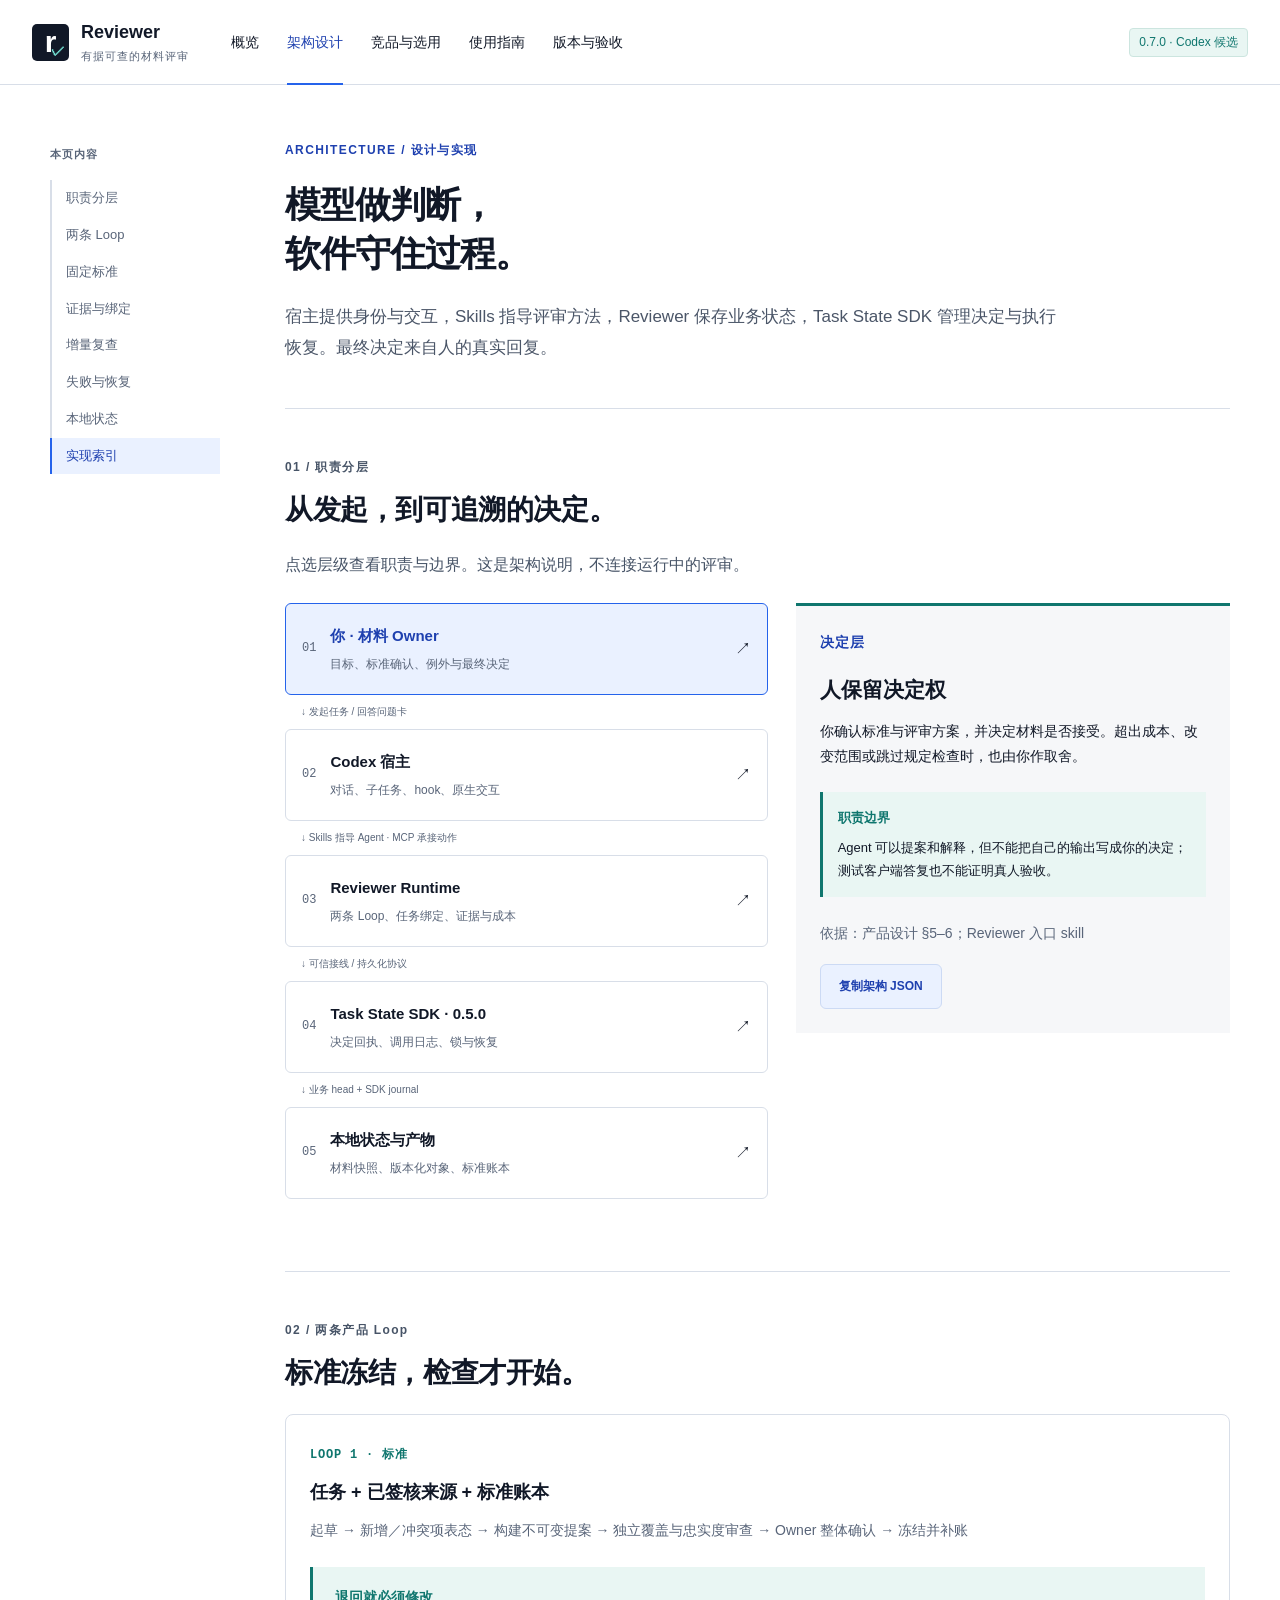
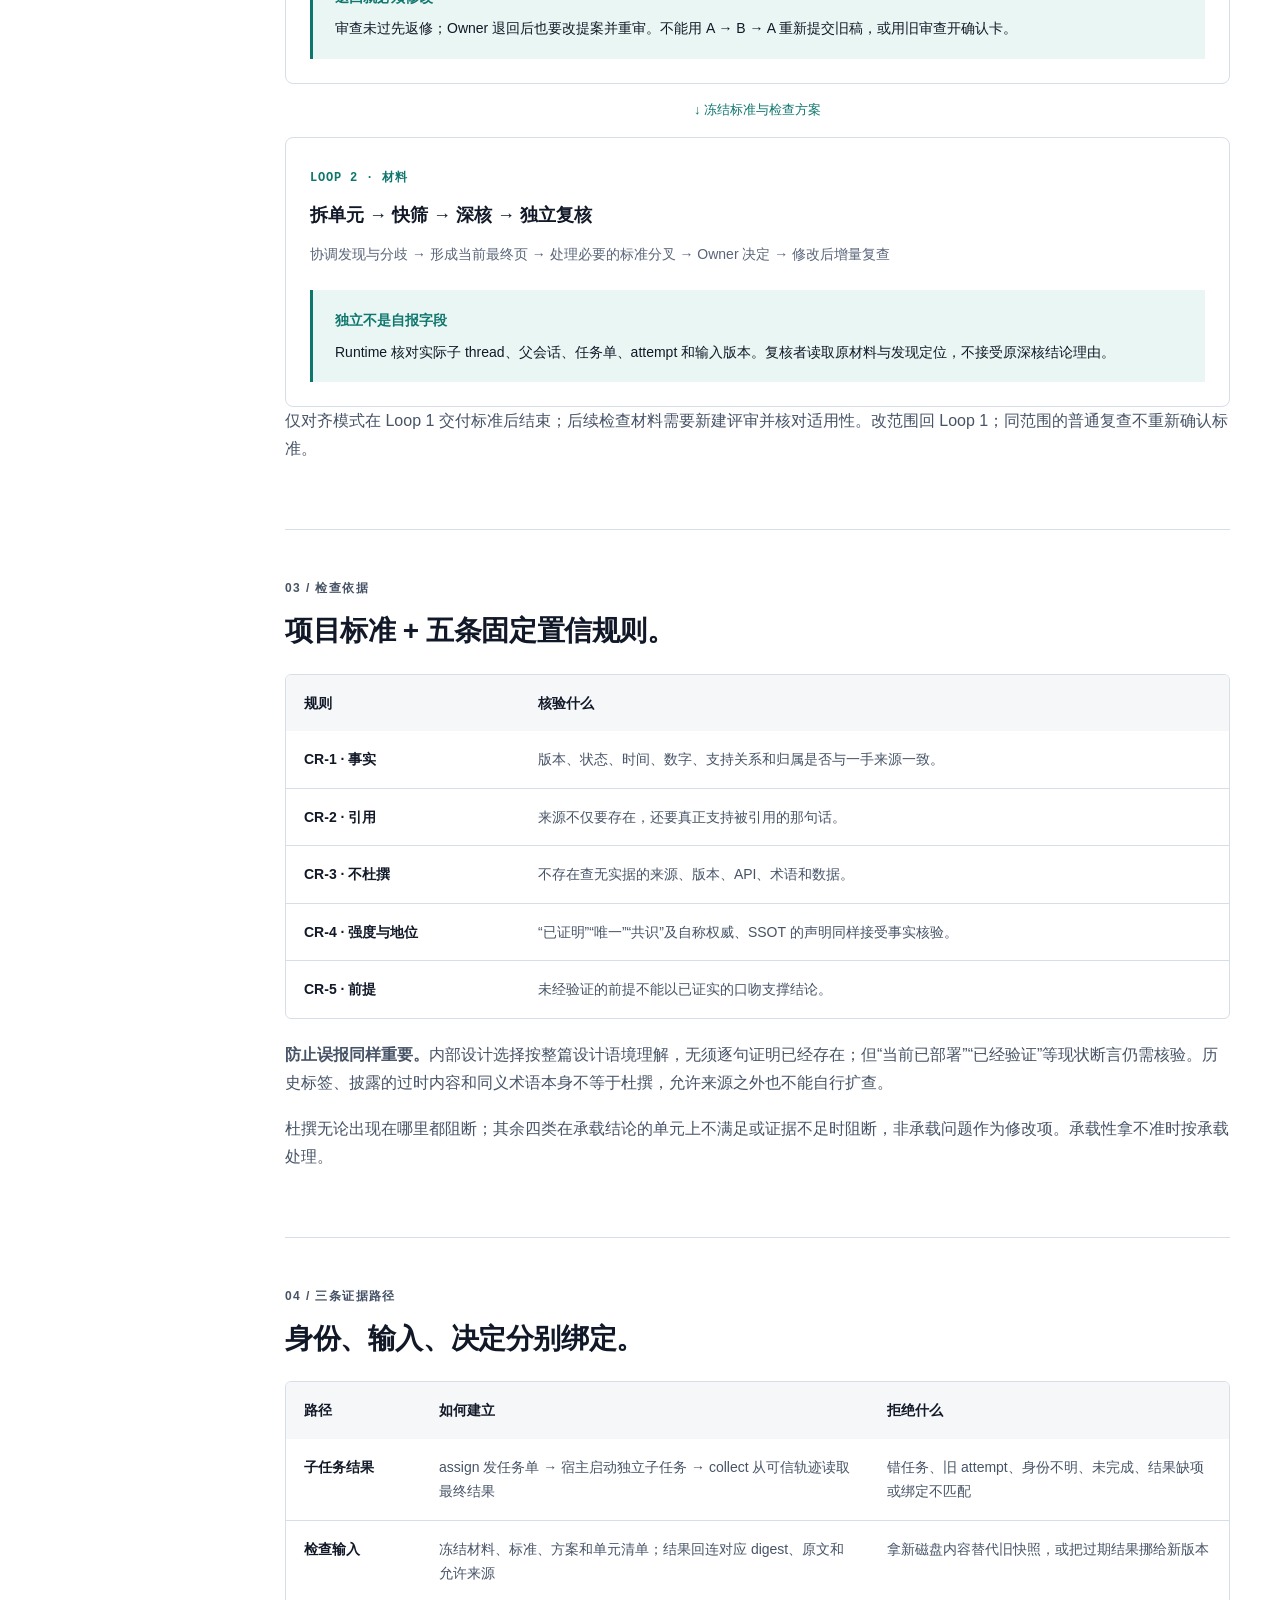
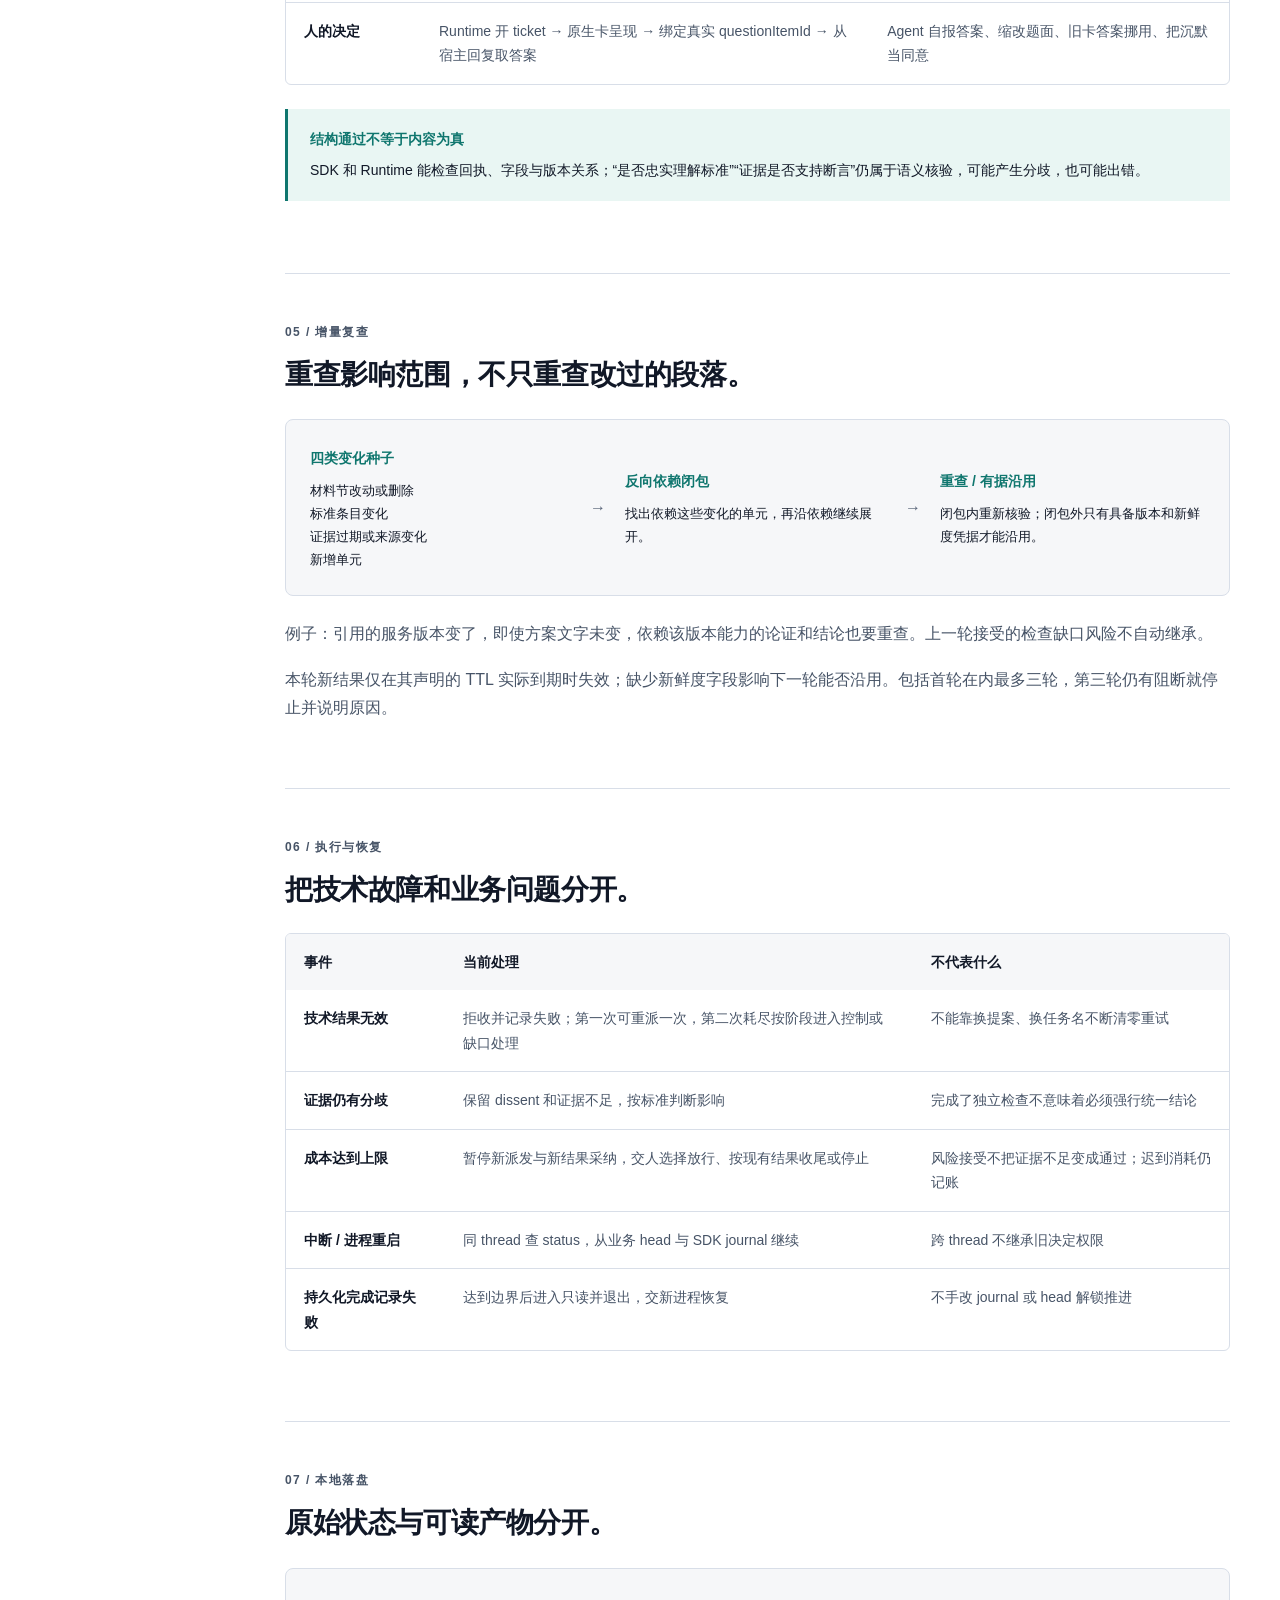
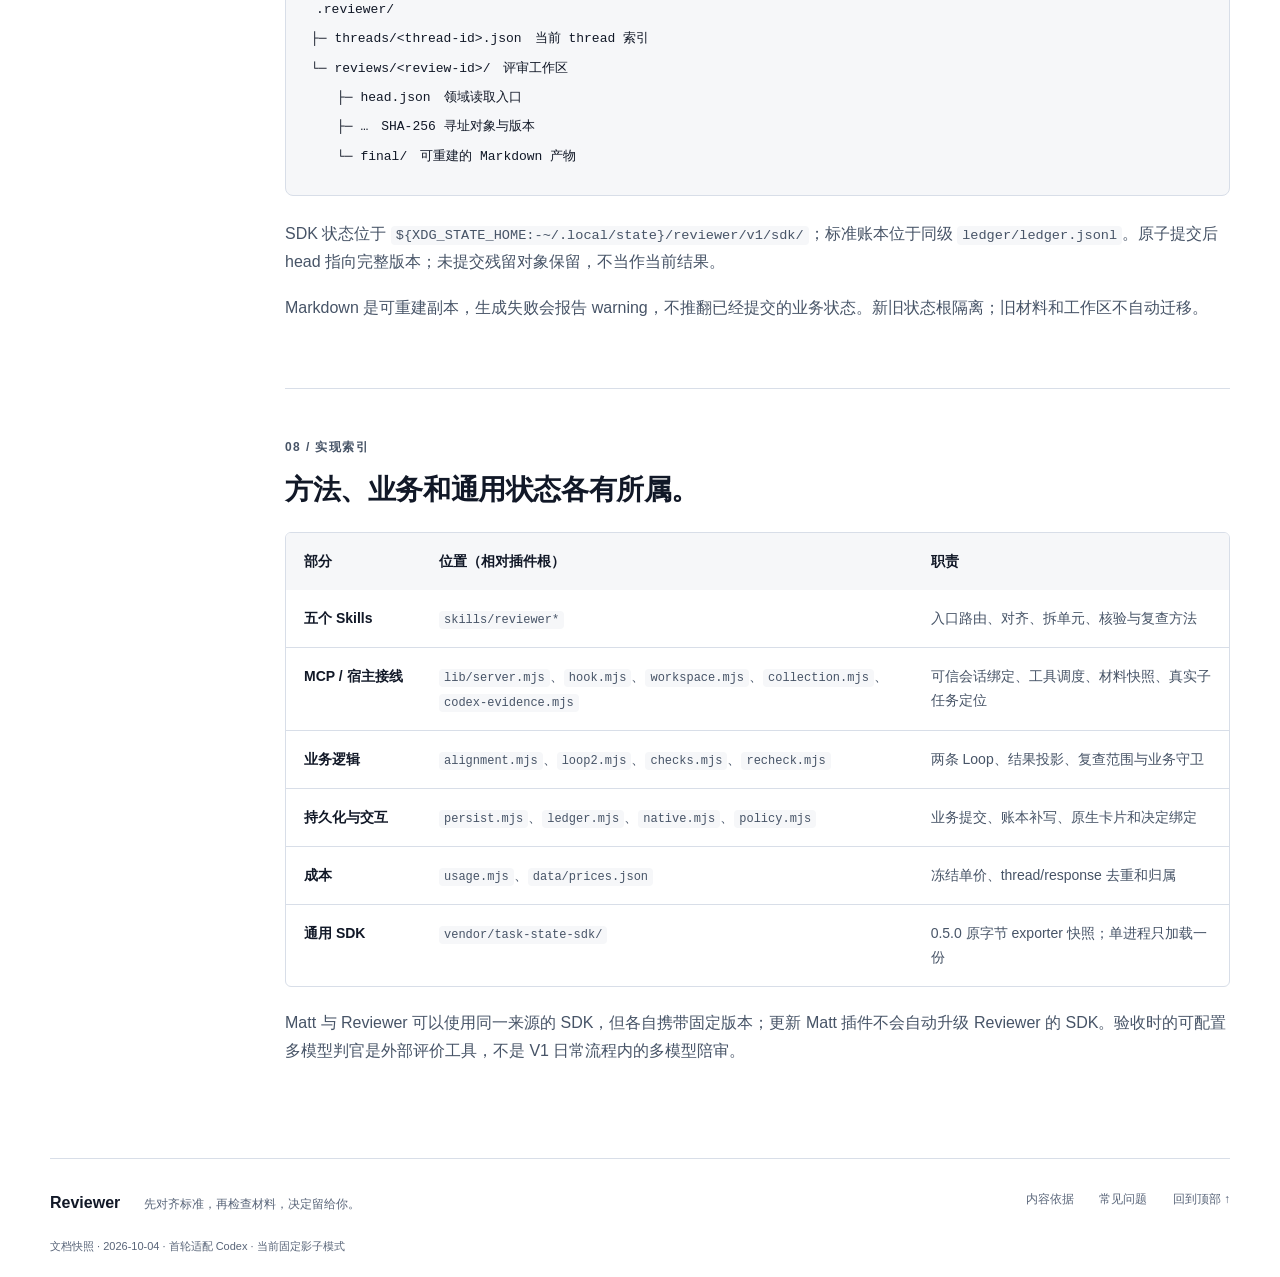
==== commit 03bce89f: "docs: publish architecture refactor acceptance update" ====
--- a/public/architecture.html
+++ b/public/architecture.html
@@ -314,7 +314,7 @@
 <tr>
 <th scope="row">MCP / 宿主接线</th>
 <td>
-<code>lib/server.mjs</code>、<code>hook.mjs</code>、<code>workspace.mjs</code>
+<code>lib/server.mjs</code>、<code>hook.mjs</code>、<code>workspace.mjs</code>、<code>collection.mjs</code>、<code>codex-evidence.mjs</code>
 </td>
 <td>可信会话绑定、工具调度、材料快照、真实子任务定位</td>
 </tr>
